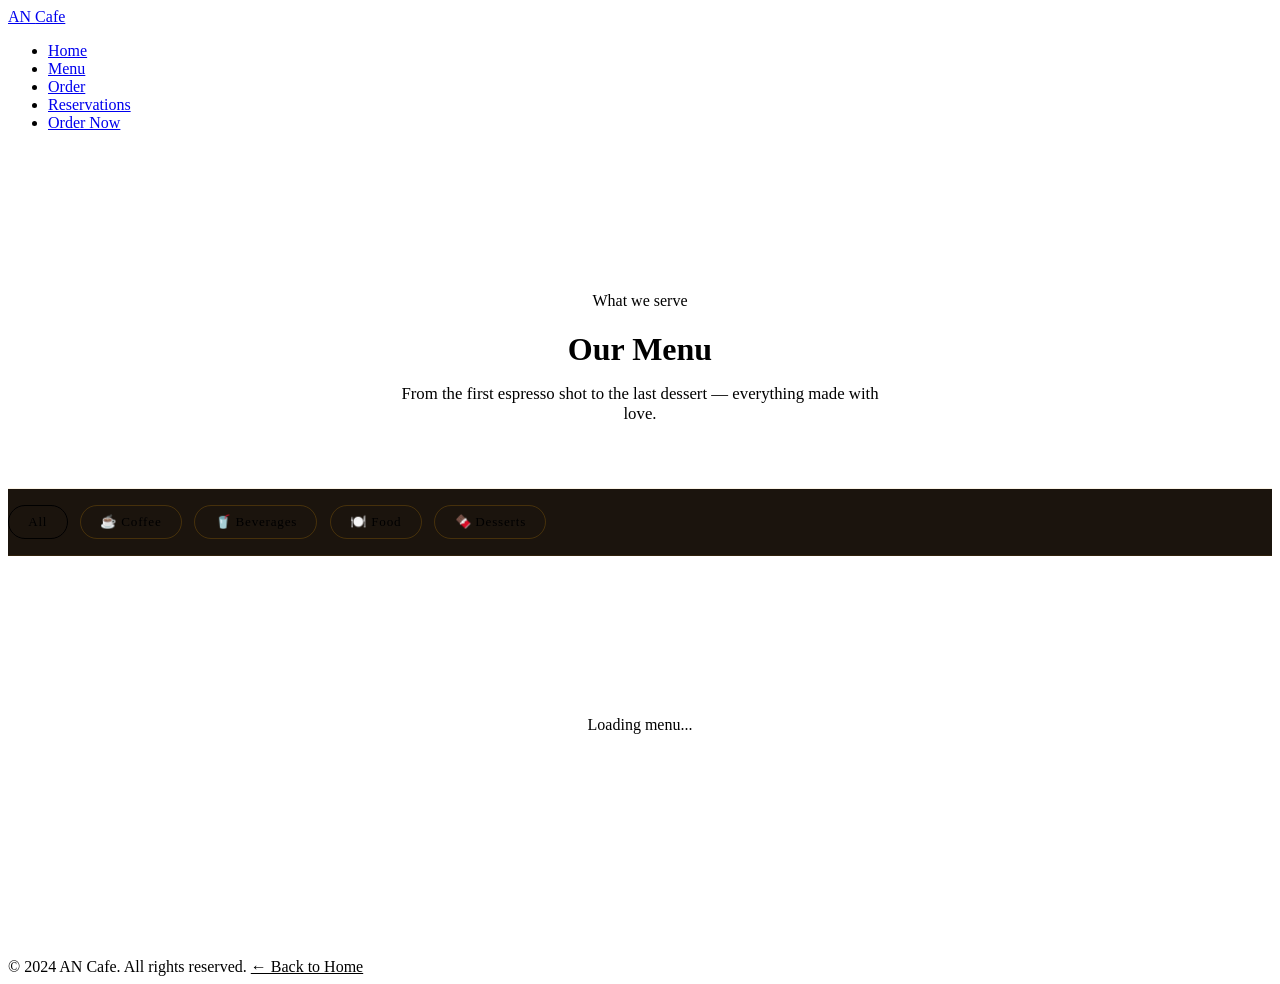
==== menu.html @ e8c82f00 "Create menu.html" ====
<!DOCTYPE html>
<html lang="en">
<head>
  <meta charset="UTF-8" />
  <meta name="viewport" content="width=device-width, initial-scale=1.0" />
  <title>Menu — AN Cafe</title>
  <link rel="stylesheet" href="css/style.css" />
  <style>
    .page-hero {
      padding: 9rem 0 4rem;
      background:
        radial-gradient(ellipse 80% 60% at 50% 100%, rgba(200,134,10,0.06) 0%, transparent 70%),
        var(--bg-dark);
      text-align: center;
      border-bottom: 1px solid rgba(200,134,10,0.1);
    }
    .page-hero h1 { margin-bottom: 1rem; }
    .page-hero p  { font-size: 1.05rem; max-width: 500px; margin: 0 auto; }

    /* ── Filter bar ────────────────────────────────────── */
    .filter-bar {
      position: sticky;
      top: 64px;
      z-index: 100;
      background: rgba(15, 8, 0, 0.95);
      backdrop-filter: blur(16px);
      border-bottom: 1px solid rgba(200,134,10,0.12);
      padding: 1rem 0;
    }

    .filter-bar .container {
      display: flex;
      align-items: center;
      gap: 0.8rem;
      overflow-x: auto;
      scrollbar-width: none;
    }

    .filter-bar .container::-webkit-scrollbar { display: none; }

    .filter-btn {
      white-space: nowrap;
      padding: 0.5rem 1.2rem;
      border-radius: 100px;
      border: 1px solid rgba(200,134,10,0.25);
      background: transparent;
      color: var(--cream-dim);
      font-family: var(--font-sans);
      font-size: 0.82rem;
      font-weight: 500;
      letter-spacing: 0.06em;
      cursor: pointer;
      transition: var(--transition);
    }

    .filter-btn:hover,
    .filter-btn.active {
      background: var(--gold);
      border-color: var(--gold);
      color: var(--bg-dark);
    }

    /* ── Menu Grid ────────────────────────────────────── */
    .menu-section { padding: 4rem 0; }

    .category-section { margin-bottom: 4rem; }

    .category-header {
      display: flex;
      align-items: center;
      gap: 1.5rem;
      margin-bottom: 2rem;
    }

    .category-header h2 {
      font-size: 1.8rem;
      white-space: nowrap;
    }

    .category-line {
      flex: 1;
      height: 1px;
      background: linear-gradient(90deg, rgba(200,134,10,0.3), transparent);
    }

    .items-grid {
      display: grid;
      grid-template-columns: repeat(auto-fill, minmax(260px, 1fr));
      gap: 1.5rem;
    }

    /* ── Menu Item Card ───────────────────────────────── */
    .item-card {
      background: var(--bg-card);
      border: 1px solid rgba(200,134,10,0.12);
      border-radius: var(--radius);
      overflow: hidden;
      transition: var(--transition);
      display: flex;
      flex-direction: column;
    }

    .item-card:hover {
      border-color: rgba(200,134,10,0.35);
      transform: translateY(-4px);
      box-shadow: 0 12px 36px rgba(0,0,0,0.5);
    }

    .item-emoji {
      width: 100%;
      aspect-ratio: 16/9;
      display: flex;
      align-items: center;
      justify-content: center;
      font-size: 3rem;
      background: var(--bg-section);
    }

    .item-body {
      padding: 1.2rem;
      flex: 1;
      display: flex;
      flex-direction: column;
    }

    .item-name {
      font-family: var(--font-serif);
      font-size: 1.15rem;
      margin-bottom: 0.35rem;
    }

    .item-desc {
      font-size: 0.83rem;
      color: var(--cream-dim);
      margin-bottom: auto;
      padding-bottom: 1rem;
    }

    .item-footer {
      display: flex;
      align-items: center;
      justify-content: space-between;
      padding-top: 0.8rem;
      border-top: 1px solid rgba(255,255,255,0.06);
    }

    .item-price {
      font-family: var(--font-serif);
      font-size: 1.25rem;
      color: var(--gold-light);
    }

    /* Qty control */
    .qty-control {
      display: flex;
      align-items: center;
      gap: 0.6rem;
    }

    .qty-btn {
      width: 28px; height: 28px;
      border-radius: 50%;
      border: 1px solid rgba(200,134,10,0.4);
      background: transparent;
      color: var(--gold);
      font-size: 1.1rem;
      cursor: pointer;
      display: flex;
      align-items: center;
      justify-content: center;
      transition: var(--transition);
    }

    .qty-btn:hover {
      background: var(--gold);
      color: var(--bg-dark);
    }

    .qty-num {
      font-size: 0.95rem;
      font-weight: 600;
      min-width: 20px;
      text-align: center;
      color: var(--cream);
    }

    /* ── Floating Cart ────────────────────────────────── */
    .cart-fab {
      position: fixed;
      bottom: 2rem;
      right: 2rem;
      background: var(--gold);
      color: var(--bg-dark);
      border: none;
      border-radius: 100px;
      padding: 1rem 1.8rem;
      font-family: var(--font-sans);
      font-size: 0.9rem;
      font-weight: 600;
      cursor: pointer;
      display: flex;
      align-items: center;
      gap: 0.8rem;
      box-shadow: 0 8px 24px rgba(200,134,10,0.4);
      transition: var(--transition);
      z-index: 500;
      transform: translateY(100px);
      opacity: 0;
    }

    .cart-fab.visible {
      transform: translateY(0);
      opacity: 1;
    }

    .cart-fab:hover {
      background: var(--gold-light);
      transform: translateY(-2px);
    }

    .cart-fab .cart-count {
      background: var(--bg-dark);
      color: var(--gold);
      border-radius: 50%;
      width: 24px; height: 24px;
      display: flex;
      align-items: center;
      justify-content: center;
      font-size: 0.78rem;
    }

    /* ── Cart Drawer ──────────────────────────────────── */
    .cart-overlay {
      position: fixed;
      inset: 0;
      background: rgba(0,0,0,0.7);
      z-index: 800;
      opacity: 0;
      pointer-events: none;
      transition: opacity 0.3s;
    }

    .cart-overlay.open {
      opacity: 1;
      pointer-events: all;
    }

    .cart-drawer {
      position: fixed;
      top: 0; right: 0; bottom: 0;
      width: min(420px, 100vw);
      background: var(--bg-section);
      border-left: 1px solid rgba(200,134,10,0.2);
      z-index: 900;
      transform: translateX(100%);
      transition: transform 0.3s cubic-bezier(0.4, 0, 0.2, 1);
      display: flex;
      flex-direction: column;
    }

    .cart-drawer.open { transform: translateX(0); }

    .cart-header {
      padding: 1.5rem;
      border-bottom: 1px solid rgba(255,255,255,0.08);
      display: flex;
      align-items: center;
      justify-content: space-between;
    }

    .cart-header h3 { font-size: 1.2rem; }

    .cart-close {
      background: none;
      border: none;
      color: var(--cream-dim);
      font-size: 1.3rem;
      cursor: pointer;
      padding: 4px;
      transition: color 0.2s;
    }

    .cart-close:hover { color: var(--cream); }

    .cart-items {
      flex: 1;
      overflow-y: auto;
      padding: 1.2rem;
      scrollbar-width: thin;
      scrollbar-color: var(--gold-dim) transparent;
    }

    .cart-item {
      display: flex;
      align-items: center;
      gap: 1rem;
      padding: 0.9rem 0;
      border-bottom: 1px solid rgba(255,255,255,0.06);
    }

    .cart-item-emoji { font-size: 1.8rem; width: 40px; text-align: center; }

    .cart-item-info { flex: 1; }
    .cart-item-name { font-size: 0.9rem; font-weight: 500; color: var(--cream); }
    .cart-item-sub  { font-size: 0.8rem; color: var(--cream-dim); }

    .cart-item-price {
      font-family: var(--font-serif);
      font-size: 1.05rem;
      color: var(--gold-light);
    }

    .cart-item-remove {
      background: none;
      border: none;
      color: rgba(201,185,154,0.35);
      cursor: pointer;
      font-size: 1rem;
      padding: 2px 6px;
      transition: color 0.2s;
    }

    .cart-item-remove:hover { color: #cf6f6f; }

    .cart-empty {
      text-align: center;
      padding: 3rem 1rem;
      color: var(--cream-dim);
    }

    .cart-empty .icon { font-size: 3rem; margin-bottom: 1rem; }

    .cart-footer {
      padding: 1.5rem;
      border-top: 1px solid rgba(255,255,255,0.08);
    }

    .cart-total {
      display: flex;
      justify-content: space-between;
      align-items: center;
      margin-bottom: 1.2rem;
    }

    .cart-total .label { font-size: 0.85rem; color: var(--cream-dim); }
    .cart-total .amount {
      font-family: var(--font-serif);
      font-size: 1.6rem;
      color: var(--gold-light);
    }

    .loading-state {
      text-align: center;
      padding: 5rem 2rem;
    }
  </style>
</head>
<body>

<!-- ── Navbar ─────────────────────────────────────────────── -->
<nav class="navbar">
  <a href="index.html" class="nav-logo">AN <span>Cafe</span></a>
  <ul class="nav-links">
    <li><a href="index.html">Home</a></li>
    <li><a href="menu.html" class="active">Menu</a></li>
    <li><a href="order.html">Order</a></li>
    <li><a href="order.html#booking">Reservations</a></li>
    <li><a href="order.html" class="nav-cta">Order Now</a></li>
  </ul>
  <div class="nav-hamburger"><span></span><span></span><span></span></div>
</nav>

<!-- ── Page Hero ──────────────────────────────────────────── -->
<div class="page-hero">
  <div class="container">
    <span class="section-label">What we serve</span>
    <h1>Our Menu</h1>
    <p>From the first espresso shot to the last dessert — everything made with love.</p>
  </div>
</div>

<!-- ── Filter Bar ─────────────────────────────────────────── -->
<div class="filter-bar" id="filter-bar">
  <div class="container">
    <button class="filter-btn active" data-cat="All">All</button>
    <button class="filter-btn" data-cat="Coffee">☕ Coffee</button>
    <button class="filter-btn" data-cat="Beverages">🥤 Beverages</button>
    <button class="filter-btn" data-cat="Food">🍽️ Food</button>
    <button class="filter-btn" data-cat="Desserts">🍫 Desserts</button>
  </div>
</div>

<!-- ── Menu Content ───────────────────────────────────────── -->
<section class="menu-section">
  <div class="container" id="menu-container">
    <div class="loading-state">
      <div class="loader"></div>
      <p style="color:var(--cream-dim);margin-top:1rem;">Loading menu...</p>
    </div>
  </div>
</section>

<!-- ── Cart FAB ────────────────────────────────────────────── -->
<button class="cart-fab" id="cart-fab" onclick="openCart()">
  🛒 View Cart
  <span class="cart-count" id="cart-count">0</span>
</button>

<!-- ── Cart Drawer ─────────────────────────────────────────── -->
<div class="cart-overlay" id="cart-overlay" onclick="closeCart()"></div>
<div class="cart-drawer" id="cart-drawer">
  <div class="cart-header">
    <h3>Your Order</h3>
    <button class="cart-close" onclick="closeCart()">✕</button>
  </div>
  <div class="cart-items" id="cart-items">
    <div class="cart-empty">
      <div class="icon">🛒</div>
      <p>Your cart is empty</p>
    </div>
  </div>
  <div class="cart-footer">
    <div class="cart-total">
      <span class="label">Total</span>
      <span class="amount" id="cart-total">₹0</span>
    </div>
    <button class="btn btn-primary" style="width:100%;" onclick="proceedToOrder()">
      Proceed to Order →
    </button>
  </div>
</div>

<!-- ── Footer ──────────────────────────────────────────────── -->
<footer class="footer" style="margin-top:4rem;">
  <div class="container">
    <div class="footer-bottom">
      <span>© 2024 AN Cafe. All rights reserved.</span>
      <a href="index.html" style="color:var(--gold);">← Back to Home</a>
    </div>
  </div>
</footer>

<script src="js/config.js"></script>
<script src="js/main.js"></script>
<script src="js/menu.js"></script>
</body>
</html>
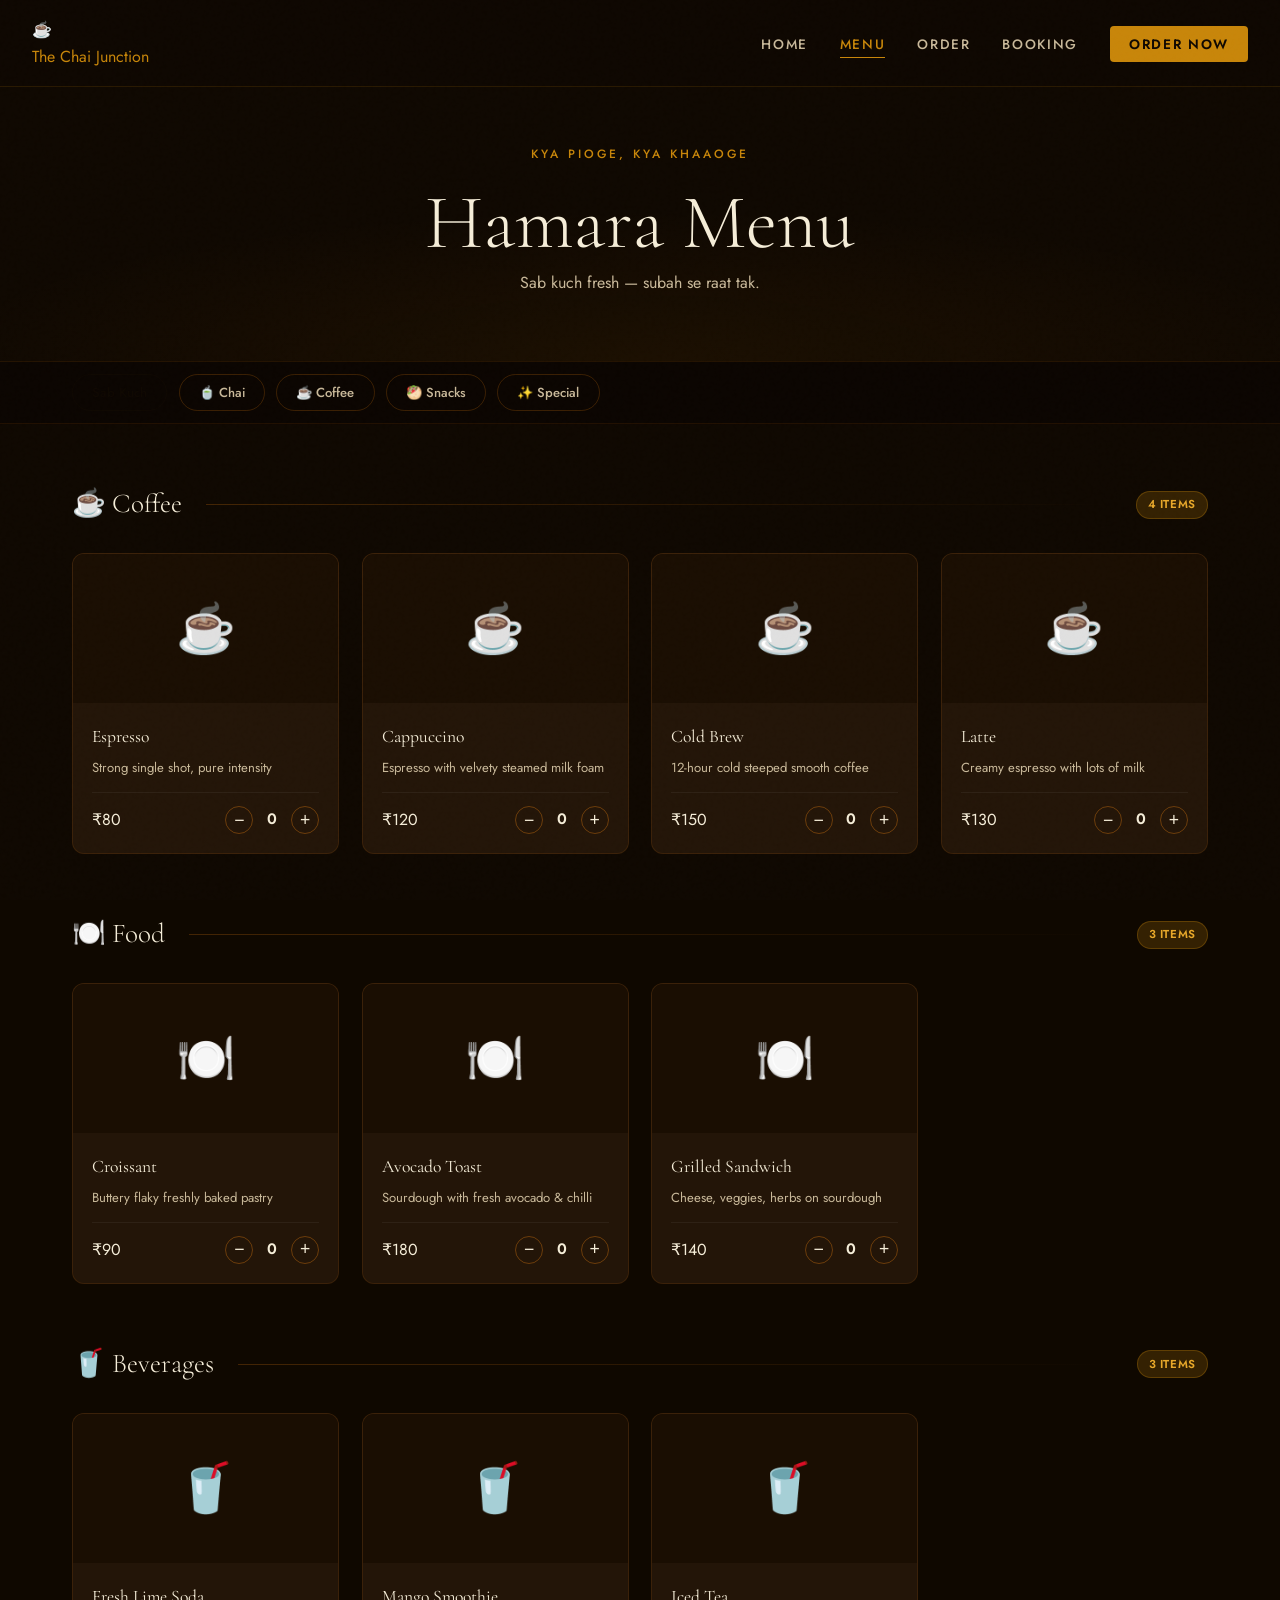
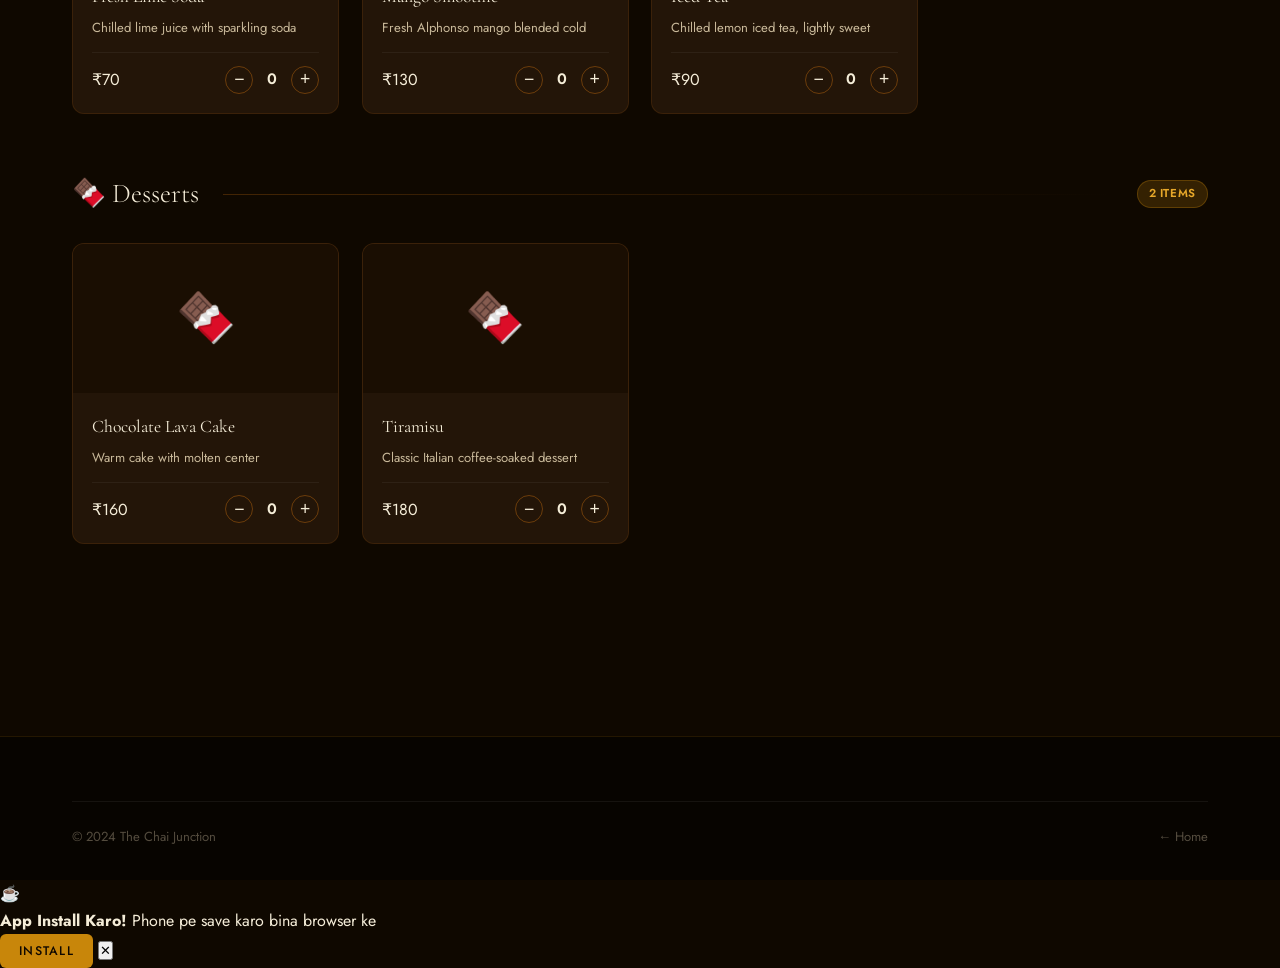
==== commit 2ab0d317: "Update menu.html" ====
--- a/menu.html
+++ b/menu.html
@@ -3,445 +3,196 @@
 <head>
   <meta charset="UTF-8" />
   <meta name="viewport" content="width=device-width, initial-scale=1.0" />
-  <title>Menu — AN Cafe</title>
+  <title>Menu — The Chai Junction</title>
+  <meta name="theme-color" content="#c8860a" />
+  <link rel="manifest" href="manifest.json" />
+  <link rel="icon" type="image/svg+xml" href="icons/favicon.svg" />
   <link rel="stylesheet" href="css/style.css" />
   <style>
     .page-hero {
-      padding: 9rem 0 4rem;
-      background:
-        radial-gradient(ellipse 80% 60% at 50% 100%, rgba(200,134,10,0.06) 0%, transparent 70%),
-        var(--bg-dark);
-      text-align: center;
-      border-bottom: 1px solid rgba(200,134,10,0.1);
-    }
-    .page-hero h1 { margin-bottom: 1rem; }
-    .page-hero p  { font-size: 1.05rem; max-width: 500px; margin: 0 auto; }
-
-    /* ── Filter bar ────────────────────────────────────── */
-    .filter-bar {
-      position: sticky;
-      top: 64px;
-      z-index: 100;
-      background: rgba(15, 8, 0, 0.95);
-      backdrop-filter: blur(16px);
-      border-bottom: 1px solid rgba(200,134,10,0.12);
-      padding: 1rem 0;
+      padding: 9rem 0 4rem; text-align: center;
+      background: radial-gradient(ellipse 80% 60% at 50% 100%, rgba(224,123,16,0.06) 0%, transparent 70%);
+      border-bottom: 1px solid rgba(224,123,16,0.1);
     }
 
-    .filter-bar .container {
-      display: flex;
-      align-items: center;
-      gap: 0.8rem;
-      overflow-x: auto;
-      scrollbar-width: none;
-    }
+    /* Filter */
+    .filter-bar { position: sticky; top: 64px; z-index: 100; background: rgba(12,6,0,0.95); backdrop-filter: blur(18px); border-bottom: 1px solid rgba(224,123,16,0.1); padding: 0.8rem 0; }
+    .filter-bar .container { display: flex; align-items: center; gap: 0.7rem; overflow-x: auto; scrollbar-width: none; }
+    .filter-bar .container::-webkit-scrollbar { display: none; }
+    .filter-btn { white-space: nowrap; padding: 0.48rem 1.2rem; border-radius: 100px; border: 1px solid rgba(224,123,16,0.22); background: transparent; color: var(--cream-dim); font-family: var(--font-sans); font-size: 0.82rem; font-weight: 500; cursor: pointer; transition: var(--transition); }
+    .filter-btn:hover, .filter-btn.active { background: var(--saffron); border-color: var(--saffron); color: var(--bg-dark); }
 
-    .filter-bar .container::-webkit-scrollbar { display: none; }
+    /* Live price strip */
+    .price-strip { background: rgba(50,150,50,0.08); border-bottom: 1px solid rgba(50,150,50,0.15); padding: 0.5rem 0; text-align: center; font-size: 0.78rem; color: #8fcf8f; display: flex; align-items: center; justify-content: center; gap: 0.5rem; }
 
-    .filter-btn {
-      white-space: nowrap;
-      padding: 0.5rem 1.2rem;
-      border-radius: 100px;
-      border: 1px solid rgba(200,134,10,0.25);
-      background: transparent;
-      color: var(--cream-dim);
-      font-family: var(--font-sans);
-      font-size: 0.82rem;
-      font-weight: 500;
-      letter-spacing: 0.06em;
-      cursor: pointer;
-      transition: var(--transition);
-    }
+    /* Menu sections */
+    .menu-section { padding: 4rem 0; }
+    .category-section { margin-bottom: 4rem; }
+    .category-header { display: flex; align-items: center; gap: 1.5rem; margin-bottom: 2rem; }
+    .category-header h2 { font-size: 1.7rem; white-space: nowrap; }
+    .category-line { flex: 1; height: 1px; background: linear-gradient(90deg, rgba(224,123,16,0.25), transparent); }
+    .items-grid { display: grid; grid-template-columns: repeat(auto-fill, minmax(250px, 1fr)); gap: 1.4rem; }
 
-    .filter-btn:hover,
-    .filter-btn.active {
-      background: var(--gold);
-      border-color: var(--gold);
-      color: var(--bg-dark);
-    }
-
-    /* ── Menu Grid ────────────────────────────────────── */
-    .menu-section { padding: 4rem 0; }
-
-    .category-section { margin-bottom: 4rem; }
-
-    .category-header {
-      display: flex;
-      align-items: center;
-      gap: 1.5rem;
-      margin-bottom: 2rem;
-    }
-
-    .category-header h2 {
-      font-size: 1.8rem;
-      white-space: nowrap;
-    }
-
-    .category-line {
-      flex: 1;
-      height: 1px;
-      background: linear-gradient(90deg, rgba(200,134,10,0.3), transparent);
-    }
-
-    .items-grid {
-      display: grid;
-      grid-template-columns: repeat(auto-fill, minmax(260px, 1fr));
-      gap: 1.5rem;
-    }
-
-    /* ── Menu Item Card ───────────────────────────────── */
-    .item-card {
-      background: var(--bg-card);
-      border: 1px solid rgba(200,134,10,0.12);
-      border-radius: var(--radius);
-      overflow: hidden;
-      transition: var(--transition);
-      display: flex;
-      flex-direction: column;
-    }
-
-    .item-card:hover {
-      border-color: rgba(200,134,10,0.35);
-      transform: translateY(-4px);
-      box-shadow: 0 12px 36px rgba(0,0,0,0.5);
-    }
-
-    .item-emoji {
-      width: 100%;
-      aspect-ratio: 16/9;
-      display: flex;
-      align-items: center;
-      justify-content: center;
-      font-size: 3rem;
-      background: var(--bg-section);
-    }
-
-    .item-body {
-      padding: 1.2rem;
-      flex: 1;
-      display: flex;
-      flex-direction: column;
-    }
-
-    .item-name {
-      font-family: var(--font-serif);
-      font-size: 1.15rem;
-      margin-bottom: 0.35rem;
-    }
-
-    .item-desc {
-      font-size: 0.83rem;
-      color: var(--cream-dim);
-      margin-bottom: auto;
-      padding-bottom: 1rem;
-    }
-
-    .item-footer {
-      display: flex;
-      align-items: center;
-      justify-content: space-between;
-      padding-top: 0.8rem;
-      border-top: 1px solid rgba(255,255,255,0.06);
-    }
-
-    .item-price {
-      font-family: var(--font-serif);
-      font-size: 1.25rem;
-      color: var(--gold-light);
-    }
+    /* Item card */
+    .item-card { background: var(--bg-card); border: 1px solid rgba(224,123,16,0.12); border-radius: var(--radius); overflow: hidden; transition: var(--transition); display: flex; flex-direction: column; }
+    .item-card:hover { border-color: rgba(224,123,16,0.38); transform: translateY(-4px); box-shadow: 0 12px 36px rgba(0,0,0,0.55); }
+    .item-emoji { width: 100%; aspect-ratio: 16/9; display: flex; align-items: center; justify-content: center; font-size: 3rem; background: var(--bg-section); }
+    .item-body  { padding: 1.2rem; flex: 1; display: flex; flex-direction: column; }
+    .item-name  { font-family: var(--font-serif); font-size: 1.1rem; margin-bottom: 0.3rem; }
+    .item-desc  { font-size: 0.82rem; color: var(--cream-dim); flex: 1; padding-bottom: 0.8rem; }
+    .item-footer { display: flex; align-items: center; justify-content: space-between; padding-top: 0.8rem; border-top: 1px solid rgba(255,255,255,0.05); }
 
     /* Qty control */
-    .qty-control {
-      display: flex;
-      align-items: center;
-      gap: 0.6rem;
-    }
+    .qty-control { display: flex; align-items: center; gap: 0.55rem; }
+    .qty-btn { width: 28px; height: 28px; border-radius: 50%; border: 1px solid rgba(224,123,16,0.38); background: transparent; color: var(--saffron); font-size: 1.1rem; cursor: pointer; display: flex; align-items: center; justify-content: center; transition: var(--transition); }
+    .qty-btn:hover { background: var(--saffron); color: var(--bg-dark); }
+    .qty-num { font-size: 0.95rem; font-weight: 600; min-width: 20px; text-align: center; color: var(--cream); }
 
-    .qty-btn {
-      width: 28px; height: 28px;
-      border-radius: 50%;
-      border: 1px solid rgba(200,134,10,0.4);
-      background: transparent;
-      color: var(--gold);
-      font-size: 1.1rem;
-      cursor: pointer;
-      display: flex;
-      align-items: center;
-      justify-content: center;
-      transition: var(--transition);
-    }
+    /* Cart FAB */
+    .cart-fab { position: fixed; bottom: 2rem; right: 2rem; background: var(--saffron); color: var(--bg-dark); border: none; border-radius: 100px; padding: 0.9rem 1.8rem; font-family: var(--font-sans); font-size: 0.88rem; font-weight: 600; cursor: pointer; display: flex; align-items: center; gap: 0.8rem; box-shadow: 0 8px 24px rgba(224,123,16,0.45); transition: var(--transition); z-index: 500; transform: translateY(100px); opacity: 0; }
+    .cart-fab.visible { transform: translateY(0); opacity: 1; }
+    .cart-fab:hover { background: var(--saffron-lt); transform: translateY(-2px); }
+    .cart-count { background: var(--bg-dark); color: var(--saffron); border-radius: 50%; width: 24px; height: 24px; display: flex; align-items: center; justify-content: center; font-size: 0.75rem; }
 
-    .qty-btn:hover {
-      background: var(--gold);
-      color: var(--bg-dark);
-    }
-
-    .qty-num {
-      font-size: 0.95rem;
-      font-weight: 600;
-      min-width: 20px;
-      text-align: center;
-      color: var(--cream);
-    }
-
-    /* ── Floating Cart ────────────────────────────────── */
-    .cart-fab {
-      position: fixed;
-      bottom: 2rem;
-      right: 2rem;
-      background: var(--gold);
-      color: var(--bg-dark);
-      border: none;
-      border-radius: 100px;
-      padding: 1rem 1.8rem;
-      font-family: var(--font-sans);
-      font-size: 0.9rem;
-      font-weight: 600;
-      cursor: pointer;
-      display: flex;
-      align-items: center;
-      gap: 0.8rem;
-      box-shadow: 0 8px 24px rgba(200,134,10,0.4);
-      transition: var(--transition);
-      z-index: 500;
-      transform: translateY(100px);
-      opacity: 0;
-    }
-
-    .cart-fab.visible {
-      transform: translateY(0);
-      opacity: 1;
-    }
-
-    .cart-fab:hover {
-      background: var(--gold-light);
-      transform: translateY(-2px);
-    }
-
-    .cart-fab .cart-count {
-      background: var(--bg-dark);
-      color: var(--gold);
-      border-radius: 50%;
-      width: 24px; height: 24px;
-      display: flex;
-      align-items: center;
-      justify-content: center;
-      font-size: 0.78rem;
-    }
-
-    /* ── Cart Drawer ──────────────────────────────────── */
-    .cart-overlay {
-      position: fixed;
-      inset: 0;
-      background: rgba(0,0,0,0.7);
-      z-index: 800;
-      opacity: 0;
-      pointer-events: none;
-      transition: opacity 0.3s;
-    }
-
-    .cart-overlay.open {
-      opacity: 1;
-      pointer-events: all;
-    }
-
-    .cart-drawer {
-      position: fixed;
-      top: 0; right: 0; bottom: 0;
-      width: min(420px, 100vw);
-      background: var(--bg-section);
-      border-left: 1px solid rgba(200,134,10,0.2);
-      z-index: 900;
-      transform: translateX(100%);
-      transition: transform 0.3s cubic-bezier(0.4, 0, 0.2, 1);
-      display: flex;
-      flex-direction: column;
-    }
-
+    /* Cart drawer */
+    .cart-overlay { position: fixed; inset: 0; background: rgba(0,0,0,0.72); z-index: 800; opacity: 0; pointer-events: none; transition: opacity 0.3s; }
+    .cart-overlay.open { opacity: 1; pointer-events: all; }
+    .cart-drawer { position: fixed; top: 0; right: 0; bottom: 0; width: min(420px, 100vw); background: var(--bg-section); border-left: 1px solid rgba(224,123,16,0.18); z-index: 900; transform: translateX(100%); transition: transform 0.32s cubic-bezier(0.4,0,0.2,1); display: flex; flex-direction: column; }
     .cart-drawer.open { transform: translateX(0); }
-
-    .cart-header {
-      padding: 1.5rem;
-      border-bottom: 1px solid rgba(255,255,255,0.08);
-      display: flex;
-      align-items: center;
-      justify-content: space-between;
-    }
-
-    .cart-header h3 { font-size: 1.2rem; }
-
-    .cart-close {
-      background: none;
-      border: none;
-      color: var(--cream-dim);
-      font-size: 1.3rem;
-      cursor: pointer;
-      padding: 4px;
-      transition: color 0.2s;
-    }
-
-    .cart-close:hover { color: var(--cream); }
-
-    .cart-items {
-      flex: 1;
-      overflow-y: auto;
-      padding: 1.2rem;
-      scrollbar-width: thin;
-      scrollbar-color: var(--gold-dim) transparent;
-    }
-
-    .cart-item {
-      display: flex;
-      align-items: center;
-      gap: 1rem;
-      padding: 0.9rem 0;
-      border-bottom: 1px solid rgba(255,255,255,0.06);
-    }
-
-    .cart-item-emoji { font-size: 1.8rem; width: 40px; text-align: center; }
-
+    .cart-header { padding: 1.4rem 1.5rem; border-bottom: 1px solid rgba(255,255,255,0.07); display: flex; align-items: center; justify-content: space-between; }
+    .cart-header h3 { font-size: 1.1rem; }
+    .cart-close { background: none; border: none; color: var(--cream-dim); font-size: 1.3rem; cursor: pointer; }
+    .cart-items { flex: 1; overflow-y: auto; padding: 1rem 1.3rem; scrollbar-width: thin; scrollbar-color: var(--saffron-dim) transparent; }
+    .cart-item { display: flex; align-items: center; gap: 0.9rem; padding: 0.85rem 0; border-bottom: 1px solid rgba(255,255,255,0.05); }
+    .cart-item-emoji { font-size: 1.7rem; width: 36px; text-align: center; }
     .cart-item-info { flex: 1; }
-    .cart-item-name { font-size: 0.9rem; font-weight: 500; color: var(--cream); }
-    .cart-item-sub  { font-size: 0.8rem; color: var(--cream-dim); }
-
-    .cart-item-price {
-      font-family: var(--font-serif);
-      font-size: 1.05rem;
-      color: var(--gold-light);
-    }
-
-    .cart-item-remove {
-      background: none;
-      border: none;
-      color: rgba(201,185,154,0.35);
-      cursor: pointer;
-      font-size: 1rem;
-      padding: 2px 6px;
-      transition: color 0.2s;
-    }
-
+    .cart-item-name { font-size: 0.88rem; font-weight: 500; color: var(--cream); }
+    .cart-item-sub  { font-size: 0.78rem; color: var(--cream-dim); }
+    .cart-item-price { font-family: var(--font-serif); font-size: 1rem; color: var(--saffron-lt); }
+    .cart-item-remove { background: none; border: none; color: rgba(196,176,138,0.3); cursor: pointer; font-size: 1rem; padding: 2px 6px; transition: color 0.2s; }
     .cart-item-remove:hover { color: #cf6f6f; }
-
-    .cart-empty {
-      text-align: center;
-      padding: 3rem 1rem;
-      color: var(--cream-dim);
-    }
-
-    .cart-empty .icon { font-size: 3rem; margin-bottom: 1rem; }
-
-    .cart-footer {
-      padding: 1.5rem;
-      border-top: 1px solid rgba(255,255,255,0.08);
-    }
-
-    .cart-total {
-      display: flex;
-      justify-content: space-between;
-      align-items: center;
-      margin-bottom: 1.2rem;
-    }
-
+    .cart-empty { text-align: center; padding: 3rem 1rem; color: var(--cream-dim); }
+    .cart-empty .icon { font-size: 2.8rem; margin-bottom: 1rem; }
+    .cart-footer { padding: 1.3rem 1.5rem; border-top: 1px solid rgba(255,255,255,0.07); }
+    .cart-total { display: flex; justify-content: space-between; align-items: center; margin-bottom: 1.1rem; }
     .cart-total .label { font-size: 0.85rem; color: var(--cream-dim); }
-    .cart-total .amount {
-      font-family: var(--font-serif);
-      font-size: 1.6rem;
-      color: var(--gold-light);
-    }
-
-    .loading-state {
-      text-align: center;
-      padding: 5rem 2rem;
-    }
+    .cart-total .amount { font-family: var(--font-serif); font-size: 1.6rem; color: var(--saffron-lt); }
   </style>
 </head>
 <body>
 
-<!-- ── Navbar ─────────────────────────────────────────────── -->
 <nav class="navbar">
-  <a href="index.html" class="nav-logo">AN <span>Cafe</span></a>
+  <a href="index.html" class="nav-logo-wrap">
+    <div class="nav-logo-icon">☕</div>
+    <span class="nav-logo-text">The <span>Chai</span> Junction</span>
+  </a>
   <ul class="nav-links">
     <li><a href="index.html">Home</a></li>
     <li><a href="menu.html" class="active">Menu</a></li>
     <li><a href="order.html">Order</a></li>
-    <li><a href="order.html#booking">Reservations</a></li>
+    <li><a href="order.html#booking">Booking</a></li>
     <li><a href="order.html" class="nav-cta">Order Now</a></li>
   </ul>
   <div class="nav-hamburger"><span></span><span></span><span></span></div>
 </nav>
 
-<!-- ── Page Hero ──────────────────────────────────────────── -->
-<div class="page-hero">
+<!-- Live price strip -->
+<div class="price-strip" id="price-strip" style="display:none;margin-top:64px;">
+  <span class="live-badge">Live Prices</span>
+  <span>Prices real-time Google Sheets se aa rahe hain</span>
+</div>
+
+<div class="page-hero" id="page-hero">
   <div class="container">
-    <span class="section-label">What we serve</span>
-    <h1>Our Menu</h1>
-    <p>From the first espresso shot to the last dessert — everything made with love.</p>
+    <span class="section-label">Kya Pioge, Kya Khaaoge</span>
+    <h1>Hamara Menu</h1>
+    <p>Sab kuch fresh — subah se raat tak.</p>
   </div>
 </div>
 
-<!-- ── Filter Bar ─────────────────────────────────────────── -->
+<!-- Filter bar -->
 <div class="filter-bar" id="filter-bar">
   <div class="container">
-    <button class="filter-btn active" data-cat="All">All</button>
+    <button class="filter-btn active" data-cat="All">Sab Kuch</button>
+    <button class="filter-btn" data-cat="Chai">🍵 Chai</button>
     <button class="filter-btn" data-cat="Coffee">☕ Coffee</button>
-    <button class="filter-btn" data-cat="Beverages">🥤 Beverages</button>
-    <button class="filter-btn" data-cat="Food">🍽️ Food</button>
-    <button class="filter-btn" data-cat="Desserts">🍫 Desserts</button>
+    <button class="filter-btn" data-cat="Snacks">🥙 Snacks</button>
+    <button class="filter-btn" data-cat="Special">✨ Special</button>
   </div>
 </div>
 
-<!-- ── Menu Content ───────────────────────────────────────── -->
 <section class="menu-section">
   <div class="container" id="menu-container">
-    <div class="loading-state">
+    <div style="text-align:center;padding:5rem;">
       <div class="loader"></div>
-      <p style="color:var(--cream-dim);margin-top:1rem;">Loading menu...</p>
+      <p style="color:var(--cream-dim);margin-top:1rem;">Menu load ho raha hai...</p>
     </div>
   </div>
 </section>
 
-<!-- ── Cart FAB ────────────────────────────────────────────── -->
+<!-- Cart FAB -->
 <button class="cart-fab" id="cart-fab" onclick="openCart()">
-  🛒 View Cart
+  🛒 Cart Dekho
   <span class="cart-count" id="cart-count">0</span>
 </button>
 
-<!-- ── Cart Drawer ─────────────────────────────────────────── -->
+<!-- Cart overlay & drawer -->
 <div class="cart-overlay" id="cart-overlay" onclick="closeCart()"></div>
 <div class="cart-drawer" id="cart-drawer">
   <div class="cart-header">
-    <h3>Your Order</h3>
+    <h3>Tumhara Order</h3>
     <button class="cart-close" onclick="closeCart()">✕</button>
   </div>
   <div class="cart-items" id="cart-items">
-    <div class="cart-empty">
-      <div class="icon">🛒</div>
-      <p>Your cart is empty</p>
-    </div>
+    <div class="cart-empty"><div class="icon">🛒</div><p>Cart khaali hai</p></div>
   </div>
   <div class="cart-footer">
     <div class="cart-total">
-      <span class="label">Total</span>
+      <span class="label">Items Total</span>
       <span class="amount" id="cart-total">₹0</span>
     </div>
     <button class="btn btn-primary" style="width:100%;" onclick="proceedToOrder()">
-      Proceed to Order →
+      Order Place Karo →
     </button>
+    <p style="font-size:0.74rem;color:var(--cream-dim);text-align:center;margin-top:0.6rem;">Dine-in pe ₹30 pre-booking charge extra lagega</p>
   </div>
 </div>
 
-<!-- ── Footer ──────────────────────────────────────────────── -->
 <footer class="footer" style="margin-top:4rem;">
   <div class="container">
     <div class="footer-bottom">
-      <span>© 2024 AN Cafe. All rights reserved.</span>
-      <a href="index.html" style="color:var(--gold);">← Back to Home</a>
+      <span>© 2024 The Chai Junction</span>
+      <a href="index.html" style="color:var(--saffron);">← Home</a>
     </div>
   </div>
 </footer>
 
+<!-- PWA Install Banner -->
+<div class="install-banner" id="install-banner">
+  <div class="icon">☕</div>
+  <div class="text">
+    <strong>App Install Karo!</strong>
+    <span>Phone pe save karo bina browser ke</span>
+  </div>
+  <button class="btn btn-primary btn-sm" onclick="installPWA()">Install</button>
+  <button class="install-close" onclick="dismissInstallBanner()">✕</button>
+</div>
+
 <script src="js/config.js"></script>
 <script src="js/main.js"></script>
 <script src="js/menu.js"></script>
+<script>
+  // Show live price strip once prices load
+  async function initPriceStrip() {
+    const r = await apiGet('getPrices');
+    if (r && r.success) {
+      document.getElementById('price-strip').style.display = 'flex';
+      // Adjust hero margin
+      const hero = document.getElementById('page-hero');
+      if (hero) hero.style.marginTop = '0';
+    }
+  }
+  initPriceStrip();
+</script>
 </body>
 </html>
--- a/css/style.css
+++ b/css/style.css
@@ -0,0 +1,433 @@
+/* ============================================================
+   style.css — AN Cafe Global Styles
+   Aesthetic: Warm Artisan · Rich Espresso · Golden Accents
+   ============================================================ */
+
+@import url('https://fonts.googleapis.com/css2?family=Cormorant+Garamond:ital,wght@0,300;0,400;0,600;1,300;1,400&family=Jost:wght@300;400;500;600&display=swap');
+
+/* ── Variables ─────────────────────────────────────────────── */
+:root {
+  --bg-dark:     #0f0800;
+  --bg-section:  #1a0e02;
+  --bg-card:     #231508;
+  --bg-input:    #2a1a08;
+  --cream:       #f5edd8;
+  --cream-dim:   #c9b99a;
+  --gold:        #c8860a;
+  --gold-light:  #e8a82a;
+  --gold-dim:    #7a500a;
+  --brown:       #6b3a1f;
+  --white:       #fff8f0;
+
+  --font-serif:  'Cormorant Garamond', Georgia, serif;
+  --font-sans:   'Jost', sans-serif;
+
+  --radius:      12px;
+  --shadow:      0 8px 32px rgba(0,0,0,0.6);
+  --transition:  all 0.3s cubic-bezier(0.4, 0, 0.2, 1);
+}
+
+/* ── Reset ──────────────────────────────────────────────────── */
+*, *::before, *::after { box-sizing: border-box; margin: 0; padding: 0; }
+
+html { scroll-behavior: smooth; }
+
+body {
+  font-family: var(--font-sans);
+  background: var(--bg-dark);
+  color: var(--cream);
+  line-height: 1.7;
+  font-size: 16px;
+  overflow-x: hidden;
+}
+
+/* Grain texture overlay */
+body::before {
+  content: '';
+  position: fixed;
+  inset: 0;
+  background-image: url("data:image/svg+xml,%3Csvg viewBox='0 0 256 256' xmlns='http://www.w3.org/2000/svg'%3E%3Cfilter id='noise'%3E%3CfeTurbulence type='fractalNoise' baseFrequency='0.9' numOctaves='4' stitchTiles='stitch'/%3E%3C/filter%3E%3Crect width='100%25' height='100%25' filter='url(%23noise)' opacity='0.04'/%3E%3C/svg%3E");
+  pointer-events: none;
+  z-index: 9999;
+  opacity: 0.4;
+}
+
+/* ── Typography ─────────────────────────────────────────────── */
+h1, h2, h3, h4 {
+  font-family: var(--font-serif);
+  font-weight: 300;
+  line-height: 1.2;
+  color: var(--cream);
+}
+
+h1 { font-size: clamp(2.8rem, 6vw, 5rem); }
+h2 { font-size: clamp(2rem, 4vw, 3.2rem); }
+h3 { font-size: clamp(1.4rem, 2.5vw, 2rem); }
+
+p { color: var(--cream-dim); }
+
+a { color: var(--gold); text-decoration: none; transition: var(--transition); }
+a:hover { color: var(--gold-light); }
+
+/* ── Navbar ─────────────────────────────────────────────────── */
+.navbar {
+  position: fixed;
+  top: 0; left: 0; right: 0;
+  z-index: 1000;
+  padding: 1rem 2rem;
+  display: flex;
+  align-items: center;
+  justify-content: space-between;
+  background: rgba(15, 8, 0, 0.85);
+  backdrop-filter: blur(16px);
+  border-bottom: 1px solid rgba(200, 134, 10, 0.15);
+  transition: var(--transition);
+}
+
+.navbar.scrolled {
+  padding: 0.7rem 2rem;
+  background: rgba(15, 8, 0, 0.97);
+}
+
+.nav-logo {
+  font-family: var(--font-serif);
+  font-size: 1.6rem;
+  font-weight: 600;
+  color: var(--cream);
+  letter-spacing: 0.05em;
+}
+
+.nav-logo span { color: var(--gold); }
+
+.nav-links {
+  display: flex;
+  align-items: center;
+  gap: 2rem;
+  list-style: none;
+}
+
+.nav-links a {
+  font-size: 0.85rem;
+  font-weight: 500;
+  letter-spacing: 0.12em;
+  text-transform: uppercase;
+  color: var(--cream-dim);
+  position: relative;
+}
+
+.nav-links a::after {
+  content: '';
+  position: absolute;
+  bottom: -4px;
+  left: 0;
+  width: 0;
+  height: 1px;
+  background: var(--gold);
+  transition: width 0.3s ease;
+}
+
+.nav-links a:hover, .nav-links a.active {
+  color: var(--gold);
+}
+
+.nav-links a:hover::after, .nav-links a.active::after { width: 100%; }
+
+.nav-cta {
+  background: var(--gold);
+  color: var(--bg-dark) !important;
+  padding: 0.5rem 1.2rem;
+  border-radius: 4px;
+  font-weight: 600 !important;
+}
+
+.nav-cta::after { display: none !important; }
+.nav-cta:hover { background: var(--gold-light) !important; color: var(--bg-dark) !important; }
+
+/* Hamburger */
+.nav-hamburger {
+  display: none;
+  flex-direction: column;
+  gap: 5px;
+  cursor: pointer;
+  padding: 4px;
+}
+
+.nav-hamburger span {
+  display: block;
+  width: 24px; height: 2px;
+  background: var(--cream);
+  transition: var(--transition);
+}
+
+/* ── Buttons ─────────────────────────────────────────────────── */
+.btn {
+  display: inline-flex;
+  align-items: center;
+  gap: 0.5rem;
+  padding: 0.85rem 2rem;
+  border-radius: 6px;
+  font-family: var(--font-sans);
+  font-size: 0.85rem;
+  font-weight: 500;
+  letter-spacing: 0.1em;
+  text-transform: uppercase;
+  cursor: pointer;
+  border: none;
+  transition: var(--transition);
+}
+
+.btn-primary {
+  background: var(--gold);
+  color: var(--bg-dark);
+}
+.btn-primary:hover {
+  background: var(--gold-light);
+  transform: translateY(-2px);
+  box-shadow: 0 6px 20px rgba(200, 134, 10, 0.35);
+}
+
+.btn-outline {
+  background: transparent;
+  color: var(--cream);
+  border: 1px solid rgba(245, 237, 216, 0.3);
+}
+.btn-outline:hover {
+  border-color: var(--gold);
+  color: var(--gold);
+}
+
+.btn-sm { padding: 0.5rem 1.2rem; font-size: 0.78rem; }
+.btn-lg { padding: 1rem 2.5rem; font-size: 0.9rem; }
+
+/* ── Section Layout ──────────────────────────────────────────── */
+.section { padding: 6rem 0; }
+.section-alt { background: var(--bg-section); }
+
+.container {
+  max-width: 1200px;
+  margin: 0 auto;
+  padding: 0 2rem;
+}
+
+.section-label {
+  font-family: var(--font-sans);
+  font-size: 0.75rem;
+  font-weight: 500;
+  letter-spacing: 0.25em;
+  text-transform: uppercase;
+  color: var(--gold);
+  margin-bottom: 0.8rem;
+  display: block;
+}
+
+.section-title {
+  margin-bottom: 1rem;
+}
+
+.section-subtitle {
+  font-size: 1.05rem;
+  color: var(--cream-dim);
+  max-width: 540px;
+  margin-bottom: 3rem;
+}
+
+/* ── Cards ───────────────────────────────────────────────────── */
+.card {
+  background: var(--bg-card);
+  border: 1px solid rgba(200, 134, 10, 0.12);
+  border-radius: var(--radius);
+  overflow: hidden;
+  transition: var(--transition);
+}
+
+.card:hover {
+  border-color: rgba(200, 134, 10, 0.35);
+  transform: translateY(-4px);
+  box-shadow: var(--shadow);
+}
+
+/* ── Forms ───────────────────────────────────────────────────── */
+.form-group {
+  margin-bottom: 1.3rem;
+}
+
+.form-group label {
+  display: block;
+  font-size: 0.8rem;
+  font-weight: 500;
+  letter-spacing: 0.08em;
+  text-transform: uppercase;
+  color: var(--cream-dim);
+  margin-bottom: 0.5rem;
+}
+
+.form-group input,
+.form-group select,
+.form-group textarea {
+  width: 100%;
+  background: var(--bg-input);
+  border: 1px solid rgba(200, 134, 10, 0.2);
+  border-radius: 6px;
+  padding: 0.8rem 1rem;
+  font-family: var(--font-sans);
+  font-size: 0.95rem;
+  color: var(--cream);
+  outline: none;
+  transition: var(--transition);
+}
+
+.form-group input:focus,
+.form-group select:focus,
+.form-group textarea:focus {
+  border-color: var(--gold);
+  box-shadow: 0 0 0 3px rgba(200, 134, 10, 0.12);
+}
+
+.form-group input::placeholder,
+.form-group textarea::placeholder { color: rgba(201, 185, 154, 0.4); }
+
+.form-group select option { background: var(--bg-card); }
+
+/* ── Toast / Alert ───────────────────────────────────────────── */
+.toast-container {
+  position: fixed;
+  bottom: 2rem;
+  right: 2rem;
+  z-index: 9000;
+  display: flex;
+  flex-direction: column;
+  gap: 0.6rem;
+}
+
+.toast {
+  padding: 0.9rem 1.4rem;
+  border-radius: 8px;
+  font-size: 0.88rem;
+  font-weight: 500;
+  min-width: 280px;
+  display: flex;
+  align-items: center;
+  gap: 0.6rem;
+  animation: toastIn 0.3s ease forwards;
+  box-shadow: 0 8px 24px rgba(0,0,0,0.5);
+}
+
+.toast-success { background: #1a3a1a; border: 1px solid #2a6a2a; color: #8fcf8f; }
+.toast-error   { background: #3a1a1a; border: 1px solid #6a2a2a; color: #cf8f8f; }
+.toast-info    { background: #1a2a3a; border: 1px solid #2a4a6a; color: #8fafcf; }
+
+@keyframes toastIn {
+  from { opacity: 0; transform: translateX(20px); }
+  to   { opacity: 1; transform: translateX(0); }
+}
+
+/* ── Divider ─────────────────────────────────────────────────── */
+.divider {
+  width: 60px;
+  height: 1px;
+  background: linear-gradient(90deg, transparent, var(--gold), transparent);
+  margin: 1.5rem 0;
+}
+
+/* ── Loading ─────────────────────────────────────────────────── */
+.loader {
+  width: 32px; height: 32px;
+  border: 2px solid rgba(200, 134, 10, 0.2);
+  border-top-color: var(--gold);
+  border-radius: 50%;
+  animation: spin 0.7s linear infinite;
+  margin: 2rem auto;
+}
+
+@keyframes spin { to { transform: rotate(360deg); } }
+
+/* ── Badge ───────────────────────────────────────────────────── */
+.badge {
+  display: inline-block;
+  padding: 0.2rem 0.7rem;
+  border-radius: 100px;
+  font-size: 0.72rem;
+  font-weight: 600;
+  letter-spacing: 0.05em;
+  text-transform: uppercase;
+}
+
+.badge-gold    { background: rgba(200, 134, 10, 0.2); color: var(--gold-light); border: 1px solid rgba(200, 134, 10, 0.3); }
+.badge-green   { background: rgba(50, 150, 50, 0.2);  color: #6fcf6f; border: 1px solid rgba(50,150,50,0.3); }
+.badge-red     { background: rgba(150, 50, 50, 0.2);  color: #cf6f6f; border: 1px solid rgba(150,50,50,0.3); }
+.badge-blue    { background: rgba(50, 100, 150, 0.2); color: #6fafcf; border: 1px solid rgba(50,100,150,0.3); }
+
+/* ── Footer ──────────────────────────────────────────────────── */
+.footer {
+  background: #070400;
+  padding: 4rem 0 2rem;
+  border-top: 1px solid rgba(200, 134, 10, 0.15);
+}
+
+.footer-grid {
+  display: grid;
+  grid-template-columns: 2fr 1fr 1fr 1.5fr;
+  gap: 3rem;
+  margin-bottom: 3rem;
+}
+
+.footer-brand .nav-logo { font-size: 1.8rem; margin-bottom: 1rem; display: block; }
+.footer-brand p { font-size: 0.9rem; max-width: 260px; }
+
+.footer-col h4 {
+  font-size: 0.8rem;
+  letter-spacing: 0.15em;
+  text-transform: uppercase;
+  color: var(--gold);
+  margin-bottom: 1.2rem;
+}
+
+.footer-col ul { list-style: none; }
+.footer-col ul li { margin-bottom: 0.6rem; }
+.footer-col ul li a { color: var(--cream-dim); font-size: 0.9rem; }
+.footer-col ul li a:hover { color: var(--cream); }
+
+.footer-info p {
+  font-size: 0.88rem;
+  margin-bottom: 0.5rem;
+  display: flex;
+  align-items: flex-start;
+  gap: 0.5rem;
+}
+
+.footer-bottom {
+  border-top: 1px solid rgba(255,255,255,0.06);
+  padding-top: 1.5rem;
+  display: flex;
+  justify-content: space-between;
+  align-items: center;
+  font-size: 0.82rem;
+  color: rgba(201, 185, 154, 0.4);
+}
+
+/* ── Responsive ──────────────────────────────────────────────── */
+@media (max-width: 900px) {
+  .footer-grid { grid-template-columns: 1fr 1fr; gap: 2rem; }
+}
+
+@media (max-width: 768px) {
+  .nav-links { display: none; }
+  .nav-hamburger { display: flex; }
+
+  .nav-links.open {
+    display: flex;
+    flex-direction: column;
+    position: fixed;
+    top: 0; left: 0; right: 0; bottom: 0;
+    background: var(--bg-dark);
+    justify-content: center;
+    align-items: center;
+    gap: 2.5rem;
+    z-index: 999;
+  }
+
+  .nav-links.open a { font-size: 1.4rem; }
+
+  .footer-grid { grid-template-columns: 1fr; gap: 2rem; }
+  .footer-bottom { flex-direction: column; gap: 0.5rem; text-align: center; }
+}
